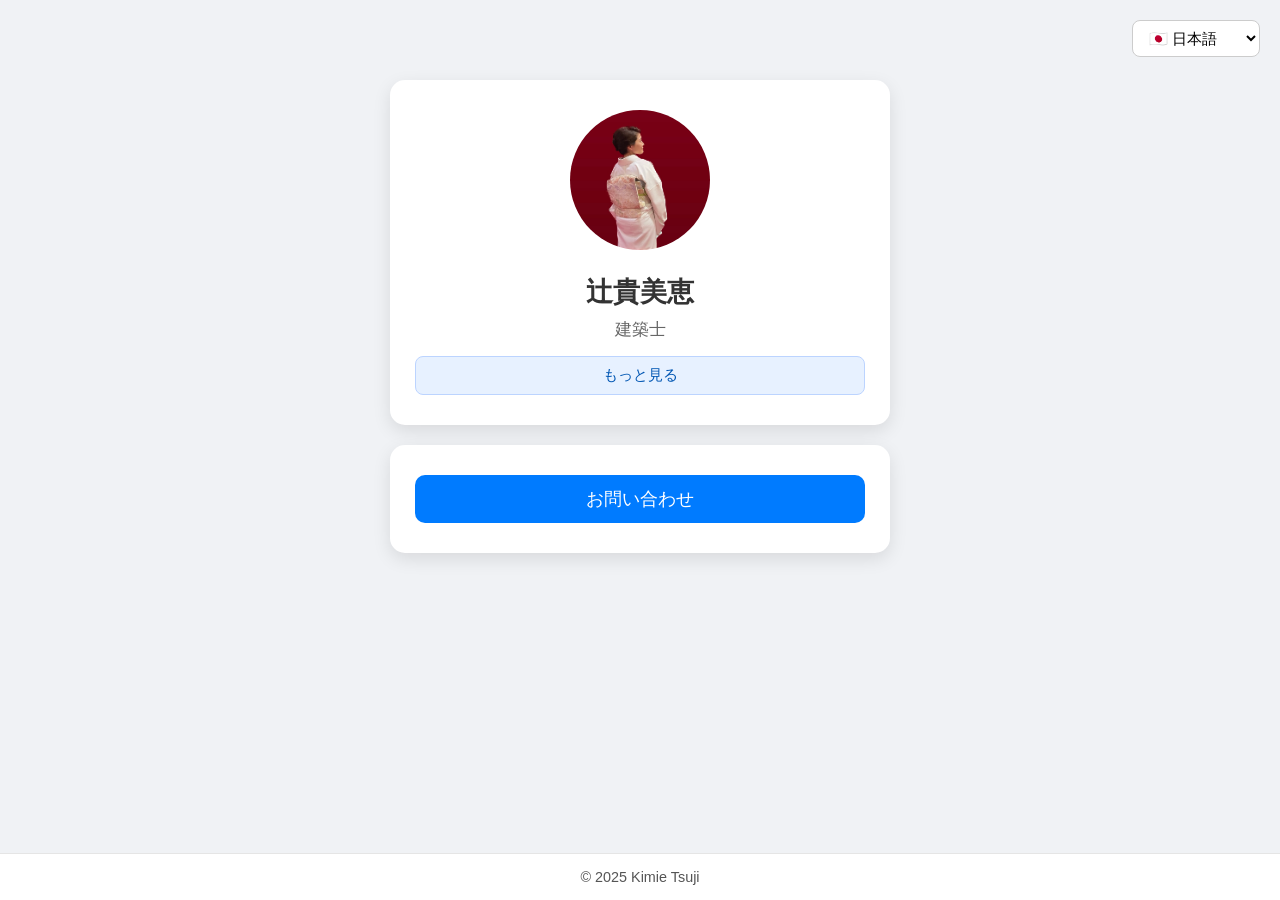
==== myprofile/index.html @ c513d08f "Update index.html" ====
<!DOCTYPE html>
<html lang="ja">
<head>
  <meta charset="UTF-8" />
  <meta name="viewport" content="width=device-width, initial-scale=1.0" />
  <title>myprofile</title>
  <link rel="icon" href="favicon_myprofile.png" type="image/png">
  <style>
    * {
      box-sizing: border-box;
      margin: 0;
      padding: 0;
    }

    html, body {
      height: 100%;
      font-family: 'Segoe UI', 'Helvetica Neue', sans-serif;
      background-color: #f0f2f5;
      overflow-x: hidden; /* 横スクロール防止 */
    }

    body {
      display: flex;
      flex-direction: column;
      min-height: 100vh;
    }

    main {
      flex: 1;
      display: flex;
      justify-content: center;
      width: 100%;
      padding: 20px; /* 余白をmainに移動 */
    }

    .lang-select {
      position: absolute;
      top: 20px;
      right: 20px;
      padding: 8px 12px;
      border-radius: 8px;
      border: 1px solid #ccc;
      background: #fff;
      font-size: 0.95rem;
      cursor: pointer;
    }

    .container {
      display: flex;
      flex-direction: column;
      align-items: center;
      width: 100%;
      max-width: 500px;
      gap: 20px;
      margin-top: 60px;
    }

    .profile, .form-container {
      background: #fff;
      padding: 30px 25px;
      border-radius: 15px;
      box-shadow: 0 6px 18px rgba(0,0,0,0.1);
      width: 100%;
    }

    .profile { text-align: center; }

    .profile img {
      width: 140px;
      height: 140px;
      object-fit: cover;
      border-radius: 50%;
      margin-bottom: 20px;
    }

    .profile h1 {
      margin: 0 0 8px 0;
      font-size: 1.7rem;
      color: #333;
    }

    .profile p {
      font-size: 1.05rem;
      color: #666;
      margin-bottom: 15px;
    }

    .toggle-btn {
      background: #e7f1ff;
      color: #0056b3;
      padding: 8px;
      border: 1px solid #bcd4ff;
      border-radius: 8px;
      font-size: 0.95rem;
      cursor: pointer;
      width: 100%;
      transition: all 0.3s ease;
    }

    .toggle-btn:hover { background-color: #d6e7ff; }

    .fold-content {
      display: none;
      text-align: left;
      margin-top: 10px;
      padding-left: 10px;
    }

    .fold-content strong {
      display: block;
      margin-top: 10px;
      font-weight: 600;
    }

    .fold-content ul {
      margin: 5px 0 10px 20px;
      padding: 0;
    }

    .toggle-form {
      background-color: #007bff;
      color: white;
      padding: 12px;
      border: none;
      border-radius: 10px;
      width: 100%;
      font-size: 1.1rem;
      cursor: pointer;
      transition: background-color 0.3s;
    }

    .toggle-form:hover { background-color: #0056b3; }

    form {
      display: none;
      margin-top: 20px;
    }

    .form-title {
      font-size: 1.5rem;
      font-weight: 600;
      color: #333;
      margin-bottom: 20px;
      text-align: center;
    }

    form label {
      display: block;
      margin-bottom: 6px;
      font-weight: 600;
      color: #333;
    }

    form input, form textarea {
      width: 100%;
      padding: 12px 10px;
      margin-bottom: 15px;
      border-radius: 10px;
      border: 1px solid #ccc;
      font-size: 1rem;
    }

    form input:focus, form textarea:focus {
      border-color: #007bff;
      outline: none;
    }

    form button {
      width: 100%;
      padding: 12px;
      background-color: #007bff;
      color: #fff;
      border: none;
      border-radius: 10px;
      font-size: 1.1rem;
      cursor: pointer;
      transition: background-color 0.3s;
    }

    form button:hover { background-color: #0056b3; }

    /* ▼ フッター（完全に幅いっぱい、下に隙間なし） */
    footer {
      width: 100%;
      text-align: center;
      padding: 15px 0;
      font-size: 0.9rem;
      color: #555;
      background: #fff;
      border-top: 1px solid rgba(0,0,0,0.1);
      margin-top: auto; /* 下に張り付く */
    }

  </style>
</head>
<body>

  <select class="lang-select" id="langSelect">
    <option value="ja">🇯🇵 日本語</option>
    <option value="en">🇬🇧 English</option>
    <option value="fr">🇫🇷 Français</option>
    <option value="tr">🇹🇷 Türkçe</option>
  </select>

  <main>
    <div class="container">
      <div class="profile">
        <img src="me.jpg" alt="プロフィール画像">
        <h1 data-translations='{
          "ja": "辻貴美恵",
          "en": "Kimie Tsuji",
          "fr": "Kimié Tsuji",
          "tr": "Kimie Tsuji"
        }'>辻貴美恵</h1>

        <p data-translations='{
          "ja": "建築士",
          "en": "Architect (Japan)",
          "fr": "Architecte (Japon)",
          "tr": "Mimarı (Japonya)"
        }'>日本の建築士</p>

        <button class="toggle-btn" id="toggleBtn"
          data-ja-more="もっと見る" data-ja-less="閉じる"
          data-en-more="Show More" data-en-less="Hide"
          data-fr-more="Voir plus" data-fr-less="Fermer"
          data-tr-more="Daha fazla" data-tr-less="Kapat"
          onclick="toggleProfile()">もっと見る</button>

        <div class="fold-content" id="profileDetails">
          <strong data-translations='{
            "ja": "資格",
            "en": "Qualifications",
            "fr": "Qualifications",
            "tr": "Nitelikler"
          }'>資格</strong>
          <ul id="qualList"></ul>

          <strong data-translations='{
            "ja": "略歴",
            "en": "Bio",
            "fr": "Parcours",
            "tr": "Özgeçmiş"
          }'>略歴</strong>
          <ul id="bioList"></ul>
        </div>
      </div>

      <div class="form-container">
        <button class="toggle-form" data-translations='{
          "ja": "お問い合わせ",
          "en": "Contact",
          "fr": "Contact",
          "tr": "İletişim"
        }' onclick="toggleForm()">お問い合わせ</button>

        <form action="https://formspree.io/f/xdkwbeqe" method="POST">
          <div class="form-title">お問い合わせ</div>
          <label for="nameInput">お名前</label>
          <input type="text" id="nameInput" name="name" required>
          <label for="email">メールアドレス</label>
          <input type="email" id="email" name="_replyto" required>
          <label for="message">メッセージ</label>
          <textarea id="message" name="message" rows="5" required></textarea>
          <button type="submit">送信</button>
        </form>
      </div>
    </div>
  </main>

  <footer>
    © 2025 Kimie Tsuji
  </footer>

  <script>
    const langSelect = document.getElementById("langSelect");
    const translatableElements = document.querySelectorAll("[data-translations]");
    const toggleBtn = document.getElementById("toggleBtn");
    const profileDetails = document.getElementById("profileDetails");
    let currentLang = "ja";
    let isOpen = false;

    const listData = {
      ja: {
        qualList: ["二級建築士", "宅地建物取引士", "2級ファイナンシャル・プランニング技能士"],
        bioList: ["1999年 三重県伊勢市生まれ", "2021年 大学卒業後、ハウスメーカーに就職", "2024年 ハウスメーカーを退社し、L'art de vie studio古庄先生に師事"]
      },
      en: {
        qualList: ["Architect (Japan)", "Real Estate Agent", "Level 2 Financial Planner"],
        bioList: ["Born in Ise City, Mie Prefecture, Japan", "Joined a housing manufacturer after university", "Left the company in 2024 and studied under L'ART DE VIE Studio Furusho"]
      },
      fr: {
        qualList: ["Architecte (Japon)", "Agent immobilier", "Planificateur financier niveau 2"],
        bioList: ["Née à Ise, préfecture de Mie, Japon", "Rejoint un constructeur de maisons après l'université", "Quitte l'entreprise en 2024 et étudie sous L'ART DE VIE Studio Furusho"]
      },
      tr: {
        qualList: ["İkinci Derece Mimar", "Emlakçı", "Seviye 2 Finansal Planlayıcı"],
        bioList: ["Ise Şehri, Mie, Japonya doğumlu", "Üniversiteden sonra bir konut şirketinde çalıştı", "2024'te ayrıldı, L'ART DE VIE Studio Furusho'da eğitim aldı"]
      }
    };

    function updateLanguage(lang) {
      currentLang = lang;
      translatableElements.forEach(el => {
        const texts = JSON.parse(el.dataset.translations);
        el.textContent = texts[lang] || texts["ja"];
      });
      document.getElementById("qualList").innerHTML = listData[lang].qualList.map(q => `<li>${q}</li>`).join("");
      document.getElementById("bioList").innerHTML = listData[lang].bioList.map(b => `<li>${b}</li>`).join("");
      updateToggleButtonText();
    }

    function updateToggleButtonText() {
      const moreText = toggleBtn.dataset[`${currentLang}More`] || "もっと見る";
      const lessText = toggleBtn.dataset[`${currentLang}Less`] || "閉じる";
      toggleBtn.textContent = isOpen ? lessText : moreText;
    }

    function toggleProfile() {
      isOpen = !isOpen;
      profileDetails.style.display = isOpen ? "block" : "none";
      updateToggleButtonText();
    }

    function toggleForm() {
      const form = document.querySelector("form");
      form.style.display = form.style.display === "block" ? "none" : "block";
    }

    langSelect.addEventListener("change", e => updateLanguage(e.target.value));
    window.addEventListener("DOMContentLoaded", () => updateLanguage("ja"));
  </script>
</body>
</html>
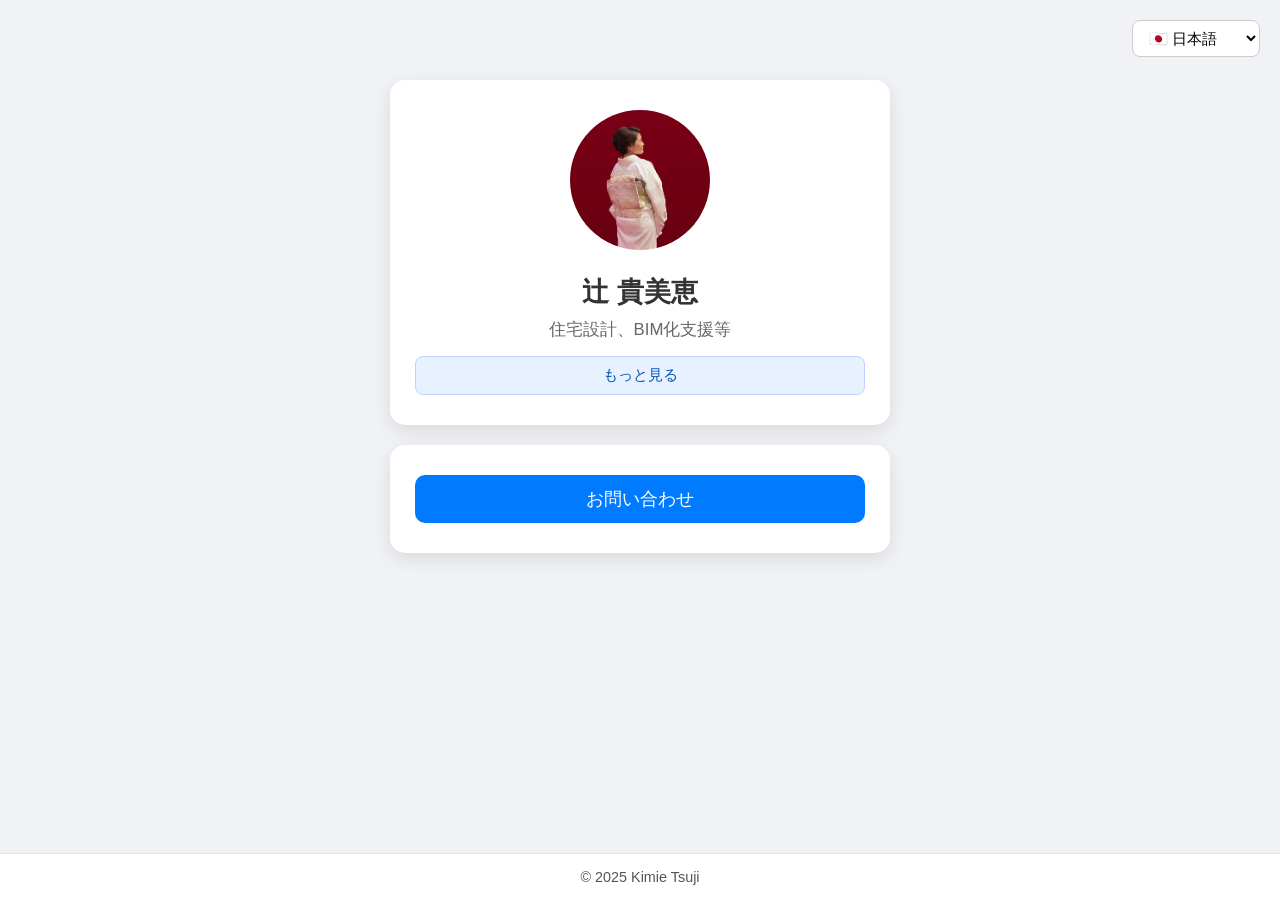
==== commit 5144050d: "Update index.html" ====
--- a/myprofile/index.html
+++ b/myprofile/index.html
@@ -16,7 +16,7 @@
       height: 100%;
       font-family: 'Segoe UI', 'Helvetica Neue', sans-serif;
       background-color: #f0f2f5;
-      overflow-x: hidden; /* 横スクロール防止 */
+      overflow-x: hidden;
     }
 
     body {
@@ -30,7 +30,7 @@
       display: flex;
       justify-content: center;
       width: 100%;
-      padding: 20px; /* 余白をmainに移動 */
+      padding: 20px;
     }
 
     .lang-select {
@@ -179,7 +179,6 @@
 
     form button:hover { background-color: #0056b3; }
 
-    /* ▼ フッター（完全に幅いっぱい、下に隙間なし） */
     footer {
       width: 100%;
       text-align: center;
@@ -188,7 +187,7 @@
       color: #555;
       background: #fff;
       border-top: 1px solid rgba(0,0,0,0.1);
-      margin-top: auto; /* 下に張り付く */
+      margin-top: auto;
     }
 
   </style>
@@ -207,18 +206,18 @@
       <div class="profile">
         <img src="me.jpg" alt="プロフィール画像">
         <h1 data-translations='{
-          "ja": "辻貴美恵",
+          "ja": "辻 貴美恵",
           "en": "Kimie Tsuji",
           "fr": "Kimié Tsuji",
           "tr": "Kimie Tsuji"
-        }'>辻貴美恵</h1>
+        }'>辻 貴美恵</h1>
 
         <p data-translations='{
-          "ja": "建築士",
-          "en": "Architect (Japan)",
-          "fr": "Architecte (Japon)",
-          "tr": "Mimarı (Japonya)"
-        }'>日本の建築士</p>
+          "ja": "住宅設計、BIM化支援等",
+          "en": "Residential design, BIM support, and more",
+          "fr": "Conception résidentielle, assistance BIM, et plus",
+          "tr": "Konut tasarımı, BIM desteği ve daha fazlası"
+        }'>住宅設計、BIM化支援等</p>
 
         <button class="toggle-btn" id="toggleBtn"
           data-ja-more="もっと見る" data-ja-less="閉じる"
@@ -247,22 +246,51 @@
       </div>
 
       <div class="form-container">
-        <button class="toggle-form" data-translations='{
+        <button class="toggle-form" id="formToggleBtn" data-translations='{
           "ja": "お問い合わせ",
           "en": "Contact",
           "fr": "Contact",
           "tr": "İletişim"
         }' onclick="toggleForm()">お問い合わせ</button>
 
-        <form action="https://formspree.io/f/xdkwbeqe" method="POST">
-          <div class="form-title">お問い合わせ</div>
-          <label for="nameInput">お名前</label>
+        <form action="https://formspree.io/f/xdkwbeqe" method="POST" id="contactForm">
+          <div class="form-title" data-translations='{
+            "ja": "お問い合わせ",
+            "en": "Contact",
+            "fr": "Contact",
+            "tr": "İletişim"
+          }'>お問い合わせ</div>
+
+          <label for="nameInput" data-translations='{
+            "ja": "お名前",
+            "en": "Name",
+            "fr": "Nom",
+            "tr": "İsim"
+          }'>お名前</label>
           <input type="text" id="nameInput" name="name" required>
-          <label for="email">メールアドレス</label>
+
+          <label for="email" data-translations='{
+            "ja": "メールアドレス",
+            "en": "Email",
+            "fr": "E-mail",
+            "tr": "E-posta"
+          }'>メールアドレス</label>
           <input type="email" id="email" name="_replyto" required>
-          <label for="message">メッセージ</label>
+
+          <label for="message" data-translations='{
+            "ja": "メッセージ",
+            "en": "Message",
+            "fr": "Message",
+            "tr": "Mesaj"
+          }'>メッセージ</label>
           <textarea id="message" name="message" rows="5" required></textarea>
-          <button type="submit">送信</button>
+
+          <button type="submit" data-translations='{
+            "ja": "送信",
+            "en": "Send",
+            "fr": "Envoyer",
+            "tr": "Gönder"
+          }'>送信</button>
         </form>
       </div>
     </div>
@@ -305,8 +333,10 @@
         const texts = JSON.parse(el.dataset.translations);
         el.textContent = texts[lang] || texts["ja"];
       });
+
       document.getElementById("qualList").innerHTML = listData[lang].qualList.map(q => `<li>${q}</li>`).join("");
       document.getElementById("bioList").innerHTML = listData[lang].bioList.map(b => `<li>${b}</li>`).join("");
+
       updateToggleButtonText();
     }
 
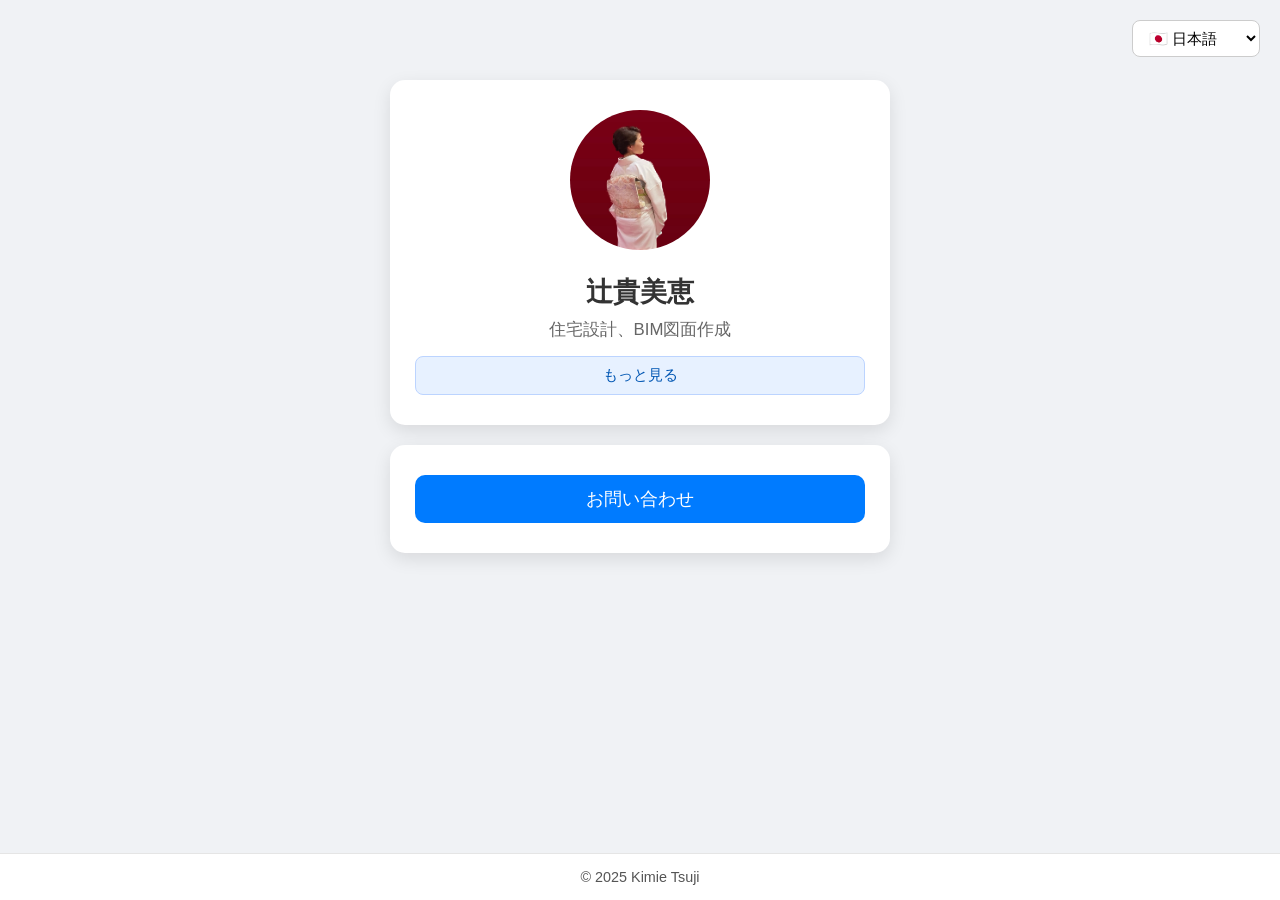
==== commit 84bc3f12: "Update Japanese translations in profile section" ====
--- a/myprofile/index.html
+++ b/myprofile/index.html
@@ -206,18 +206,18 @@
       <div class="profile">
         <img src="me.jpg" alt="プロフィール画像">
         <h1 data-translations='{
-          "ja": "辻 貴美恵",
+          "ja": "辻貴美恵",
           "en": "Kimie Tsuji",
           "fr": "Kimié Tsuji",
           "tr": "Kimie Tsuji"
-        }'>辻 貴美恵</h1>
+        }'>辻貴美恵</h1>
 
         <p data-translations='{
-          "ja": "住宅設計、BIM化支援等",
-          "en": "Residential design, BIM support, and more",
-          "fr": "Conception résidentielle, assistance BIM, et plus",
-          "tr": "Konut tasarımı, BIM desteği ve daha fazlası"
-        }'>住宅設計、BIM化支援等</p>
+          "ja": "住宅設計、BIM図面作成",
+          "en": "Architect (Japan)",
+          "fr": "Architecte (Japon)",
+          "tr": "Mimarı (Japonya)"
+        }'>住宅設計、BIM図面作成</p>
 
         <button class="toggle-btn" id="toggleBtn"
           data-ja-more="もっと見る" data-ja-less="閉じる"
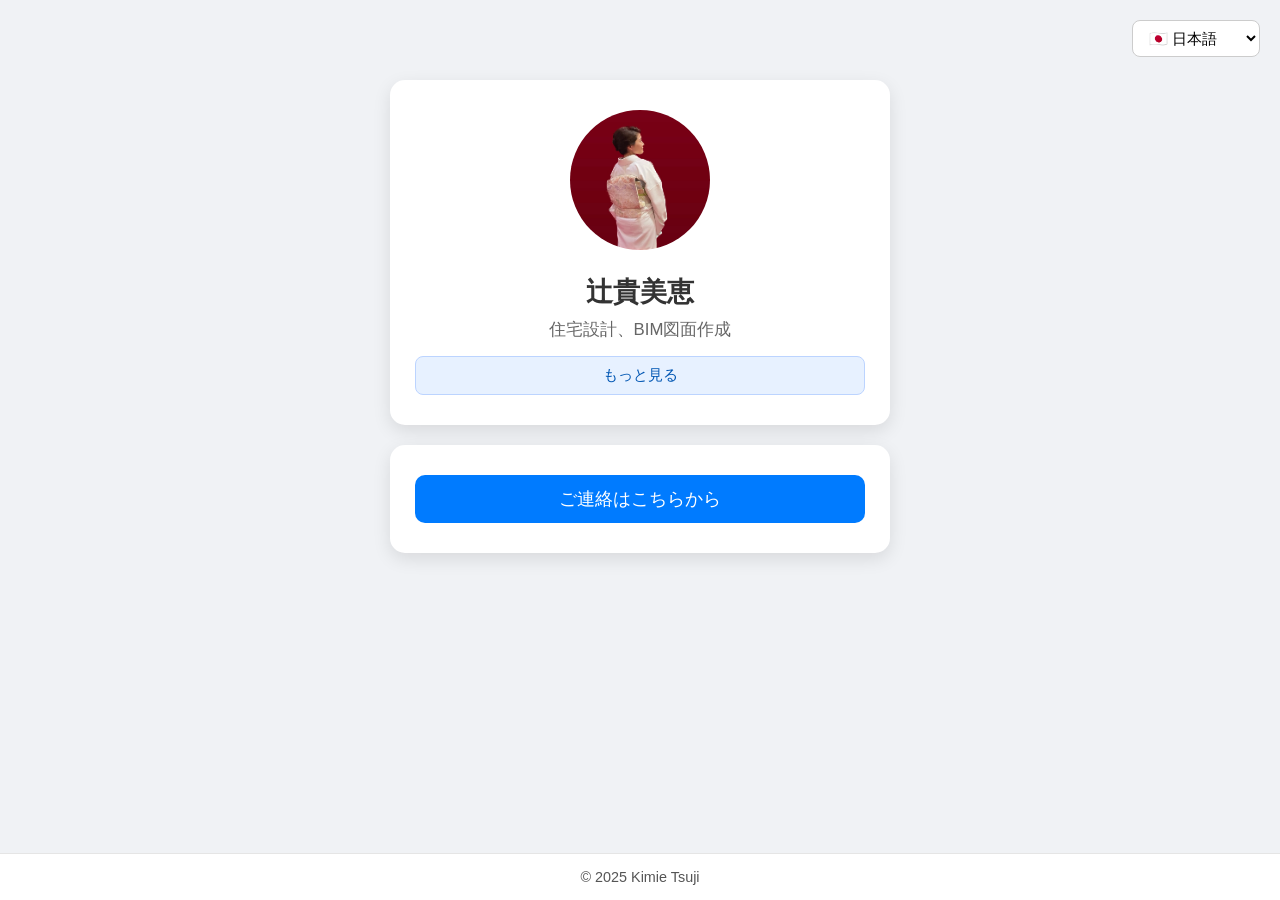
==== commit 1edeae75: "Update index.html" ====
--- a/myprofile/index.html
+++ b/myprofile/index.html
@@ -247,19 +247,13 @@
 
       <div class="form-container">
         <button class="toggle-form" id="formToggleBtn" data-translations='{
-          "ja": "お問い合わせ",
+          "ja": "ご連絡はこちらから",
           "en": "Contact",
           "fr": "Contact",
           "tr": "İletişim"
-        }' onclick="toggleForm()">お問い合わせ</button>
+        }' onclick="toggleForm()">ご連絡はこちらから</button>
 
         <form action="https://formspree.io/f/xdkwbeqe" method="POST" id="contactForm">
-          <div class="form-title" data-translations='{
-            "ja": "お問い合わせ",
-            "en": "Contact",
-            "fr": "Contact",
-            "tr": "İletişim"
-          }'>お問い合わせ</div>
 
           <label for="nameInput" data-translations='{
             "ja": "お名前",
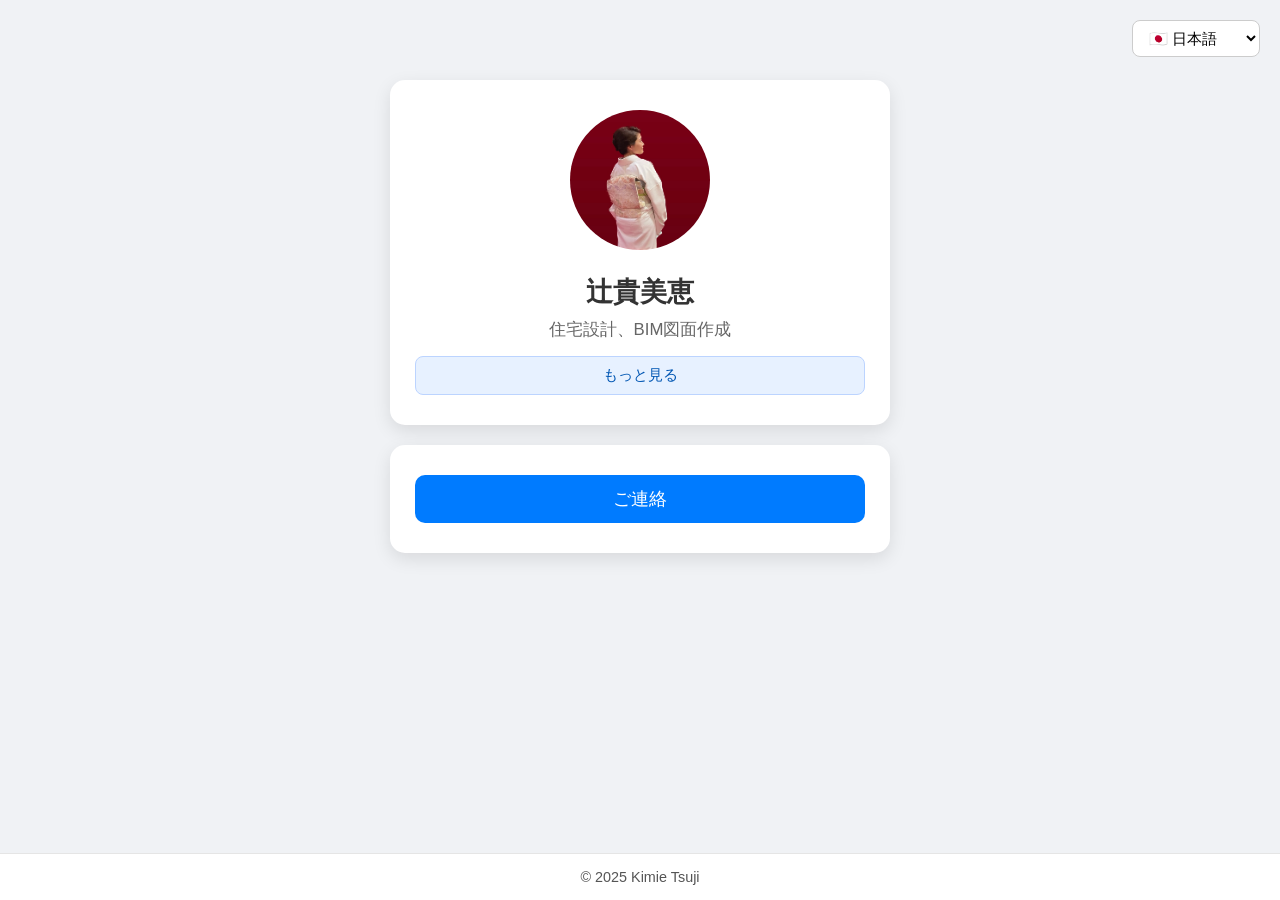
==== commit 74249353: "Update Japanese translation for contact button" ====
--- a/myprofile/index.html
+++ b/myprofile/index.html
@@ -247,11 +247,11 @@
 
       <div class="form-container">
         <button class="toggle-form" id="formToggleBtn" data-translations='{
-          "ja": "ご連絡はこちらから",
+          "ja": "ご連絡",
           "en": "Contact",
           "fr": "Contact",
           "tr": "İletişim"
-        }' onclick="toggleForm()">ご連絡はこちらから</button>
+        }' onclick="toggleForm()">ご連絡</button>
 
         <form action="https://formspree.io/f/xdkwbeqe" method="POST" id="contactForm">
 
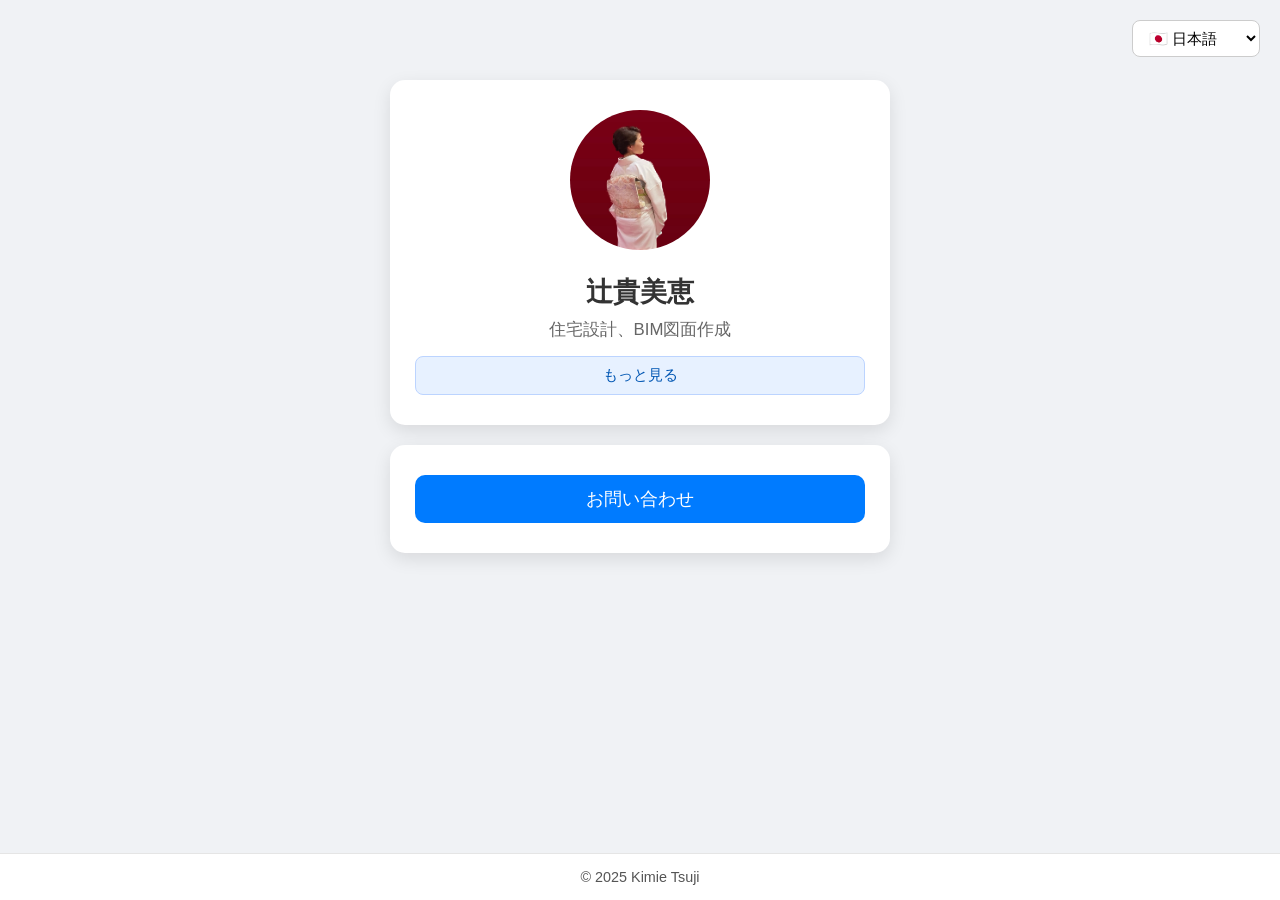
==== commit 531000f4: "Change button text from 'ご連絡' to 'お問い合わせ'" ====
--- a/myprofile/index.html
+++ b/myprofile/index.html
@@ -247,11 +247,11 @@
 
       <div class="form-container">
         <button class="toggle-form" id="formToggleBtn" data-translations='{
-          "ja": "ご連絡",
+          "ja": "お問い合わせ",
           "en": "Contact",
           "fr": "Contact",
           "tr": "İletişim"
-        }' onclick="toggleForm()">ご連絡</button>
+        }' onclick="toggleForm()">お問い合わせ</button>
 
         <form action="https://formspree.io/f/xdkwbeqe" method="POST" id="contactForm">
 
